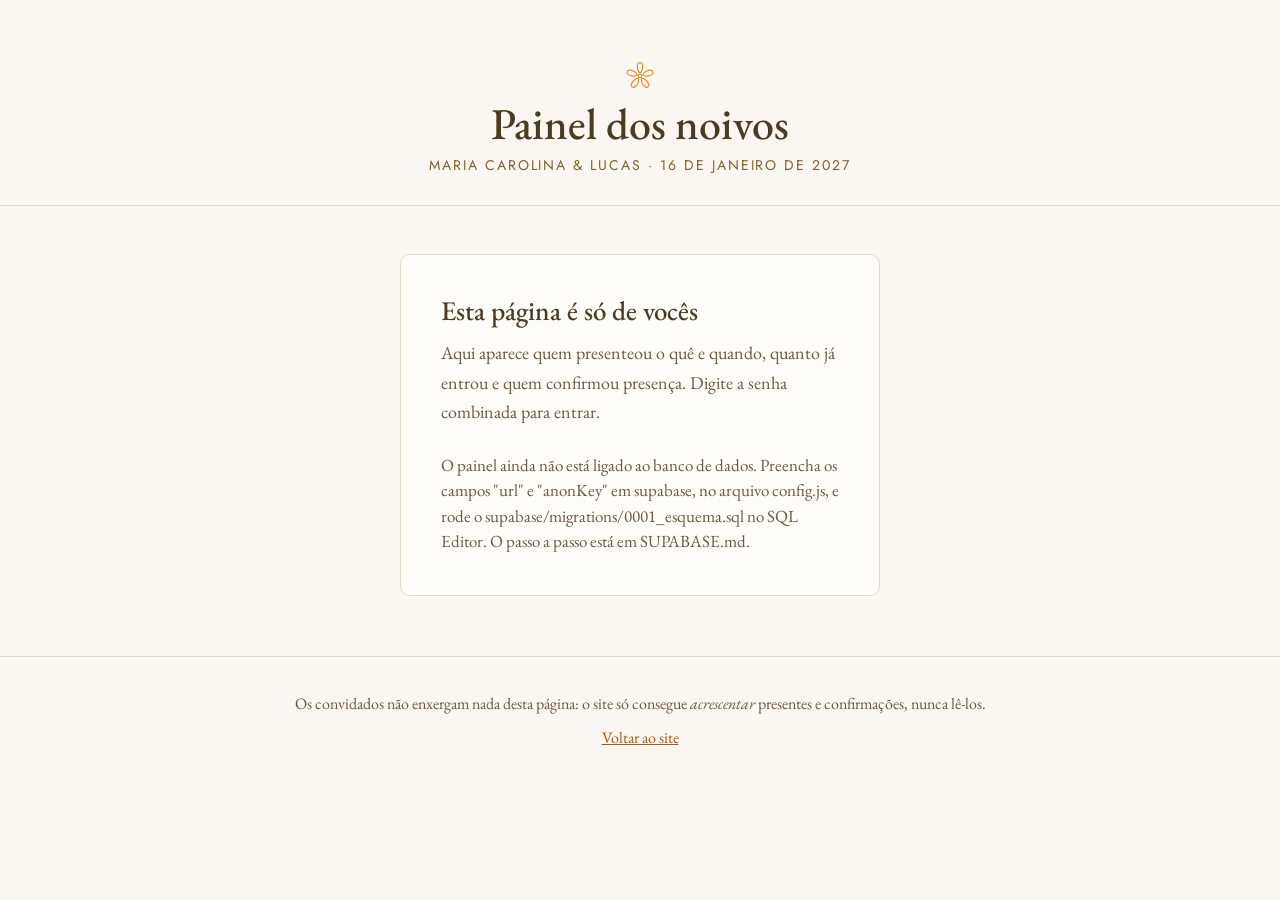
==== painel.html @ e2e402c1 "Carrega a lista oficial de 92 presentes e cria o painel do casal A lista de exemplo dá lugar ao catá" ====
<!DOCTYPE html>
<html lang="pt-BR">
<head>
  <meta charset="UTF-8">
  <meta name="viewport" content="width=device-width, initial-scale=1.0">
  <title>Painel dos noivos — Maria Carolina &amp; Lucas</title>

  <!-- Página privada: fora do site, sem link nenhum e fora de buscadores. -->
  <meta name="robots" content="noindex, nofollow, noarchive">
  <link rel="icon" type="image/svg+xml" href="assets/img/favicon.svg">

  <link rel="preload" href="assets/fonts/eb-garamond.woff2" as="font" type="font/woff2" crossorigin>
  <link rel="preload" href="assets/fonts/jost.woff2" as="font" type="font/woff2" crossorigin>
  <link rel="stylesheet" href="css/styles.css">
  <link rel="stylesheet" href="css/painel.css">
</head>
<body class="painel">

  <svg xmlns="http://www.w3.org/2000/svg" style="display:none" aria-hidden="true">
    <defs>
      <symbol id="svg-flor" viewBox="0 0 48 48">
        <g fill="none" stroke="currentColor" stroke-width="1.5" stroke-linecap="round" stroke-linejoin="round">
          <path d="M24 20.2 C 20.4 17.4 19.6 11.2 21.2 7.6 C 22 5.8 26 5.8 26.8 7.6 C 28.4 11.2 27.6 17.4 24 20.2 Z"/>
          <path d="M24 20.2 C 20.4 17.4 19.6 11.2 21.2 7.6 C 22 5.8 26 5.8 26.8 7.6 C 28.4 11.2 27.6 17.4 24 20.2 Z" transform="rotate(72 24 24)"/>
          <path d="M24 20.2 C 20.4 17.4 19.6 11.2 21.2 7.6 C 22 5.8 26 5.8 26.8 7.6 C 28.4 11.2 27.6 17.4 24 20.2 Z" transform="rotate(144 24 24)"/>
          <path d="M24 20.2 C 20.4 17.4 19.6 11.2 21.2 7.6 C 22 5.8 26 5.8 26.8 7.6 C 28.4 11.2 27.6 17.4 24 20.2 Z" transform="rotate(216 24 24)"/>
          <path d="M24 20.2 C 20.4 17.4 19.6 11.2 21.2 7.6 C 22 5.8 26 5.8 26.8 7.6 C 28.4 11.2 27.6 17.4 24 20.2 Z" transform="rotate(288 24 24)"/>
          <circle cx="24" cy="24" r="2.4"/>
        </g>
      </symbol>
    </defs>
  </svg>

  <header class="painel__topo">
    <svg class="painel__flor" aria-hidden="true"><use href="#svg-flor"/></svg>
    <h1 class="painel__titulo">Painel dos noivos</h1>
    <p class="painel__sub" id="painel-sub"></p>
  </header>

  <main class="painel__corpo">

    <!-- ============================================================
         ENTRADA — a senha é conferida no banco, não aqui
         ============================================================ -->
    <section class="painel__entrada" id="painel-entrada">
      <h2 class="painel__entrada-titulo">Esta página é só de vocês</h2>
      <p class="painel__entrada-nota">
        Aqui aparece quem presenteou o quê e quando, quanto já entrou e quem
        confirmou presença. Digite a senha combinada para entrar.
      </p>
      <form id="painel-form" novalidate>
        <div class="campo">
          <label class="campo__rotulo" for="painel-senha">Senha</label>
          <input class="campo__input" id="painel-senha" type="password"
                 autocomplete="current-password" required>
        </div>
        <p class="painel__erro" id="painel-erro" hidden></p>
        <button class="botao botao--primario" id="painel-entrar" type="submit">Entrar</button>
      </form>
      <p class="painel__ajuda" id="painel-ajuda" hidden></p>
    </section>

    <!-- ============================================================
         CONTEÚDO
         ============================================================ -->
    <section id="painel-conteudo" hidden>

      <div class="resumo" id="painel-resumo"></div>

      <div class="painel__barra">
        <div class="painel__abas" id="painel-abas" role="tablist" aria-label="O que mostrar">
          <button class="aba is-ativa" type="button" role="tab" data-alvo="aba-presentes" aria-selected="true">Quem presenteou</button>
          <button class="aba" type="button" role="tab" data-alvo="aba-lista" aria-selected="false">A lista</button>
          <button class="aba" type="button" role="tab" data-alvo="aba-presencas" aria-selected="false">Presenças</button>
        </div>
        <div class="painel__acoes">
          <button class="botao botao--outline botao--mini" id="painel-atualizar" type="button">Atualizar</button>
          <button class="botao botao--texto botao--mini" id="painel-sair" type="button">Sair</button>
        </div>
      </div>

      <p class="painel__atualizado" id="painel-atualizado"></p>

      <!-- ---- Quem presenteou o quê e quando ---- -->
      <div class="aba-painel" id="aba-presentes" role="tabpanel">
        <div class="painel__ferramentas">
          <input class="campo__input painel__busca" id="painel-busca" type="search"
                 placeholder="Procurar por nome ou presente…" aria-label="Procurar">
          <button class="botao botao--outline botao--mini" id="baixar-presentes" type="button">Baixar planilha</button>
        </div>
        <div class="tabela-rolo">
          <table class="tabela" id="tabela-marcacoes">
            <thead>
              <tr><th scope="col">Quando</th><th scope="col">Quem presenteou</th><th scope="col">Presente</th><th scope="col" class="num">Valor</th></tr>
            </thead>
            <tbody></tbody>
          </table>
        </div>
        <p class="painel__vazio" id="vazio-marcacoes" hidden>Nenhum presente registrado até agora.</p>
      </div>

      <!-- ---- A lista inteira, com o que falta ---- -->
      <div class="aba-painel" id="aba-lista" role="tabpanel" hidden>
        <div class="painel__ferramentas">
          <div class="painel__filtro-situacao" id="filtro-situacao" role="group" aria-label="Filtrar a lista">
            <button class="filtro is-ativo" type="button" data-situacao="todos" aria-pressed="true"><span>Todos</span></button>
            <button class="filtro" type="button" data-situacao="disponiveis" aria-pressed="false"><span>Disponíveis</span></button>
            <button class="filtro" type="button" data-situacao="conquistados" aria-pressed="false"><span>Conquistados</span></button>
          </div>
          <button class="botao botao--outline botao--mini" id="baixar-lista" type="button">Baixar planilha</button>
        </div>
        <div class="tabela-rolo">
          <table class="tabela" id="tabela-lista">
            <thead>
              <tr><th scope="col">Presente</th><th scope="col">Categoria</th><th scope="col" class="num">Valor</th><th scope="col" class="num">Recebido</th><th scope="col">Situação</th></tr>
            </thead>
            <tbody></tbody>
          </table>
        </div>
      </div>

      <!-- ---- Confirmações de presença ---- -->
      <div class="aba-painel" id="aba-presencas" role="tabpanel" hidden>
        <div class="painel__ferramentas">
          <span class="painel__conta" id="conta-rsvps"></span>
          <button class="botao botao--outline botao--mini" id="baixar-rsvps" type="button">Baixar planilha</button>
        </div>
        <div class="tabela-rolo">
          <table class="tabela" id="tabela-rsvps">
            <thead>
              <tr><th scope="col">Quando</th><th scope="col">Nome</th><th scope="col">Observações</th></tr>
            </thead>
            <tbody></tbody>
          </table>
        </div>
        <p class="painel__vazio" id="vazio-rsvps" hidden>Ninguém confirmou presença ainda.</p>
      </div>

    </section>
  </main>

  <footer class="painel__rodape">
    <p>Os convidados não enxergam nada desta página: o site só consegue
       <em>acrescentar</em> presentes e confirmações, nunca lê-los.</p>
    <p><a href="index.html">Voltar ao site</a></p>
  </footer>

  <script src="config.js"></script>
  <script src="js/painel.js" defer></script>
</body>
</html>
---- css/styles.css ----
/* ==========================================================================
   MARIA CAROLINA & LUCAS — SISTEMA VISUAL "LARANJEIRA AQUARELA"
   --------------------------------------------------------------------------
   Paleta e tipografia derivadas do convite oficial: papel claro levemente
   quente, laranja vibrante da aquarela, dourado dos textos e verde-folha.
   Todos os tokens vivem em :root — trocar a paleta inteira exige editar
   apenas esse bloco. Zero drop-shadows: profundidade por luminância.
   ========================================================================== */

/* --- Fontes self-hosted (subset latino, display swap) ------------------- */

@font-face {
  font-family: "EB Garamond";
  src: url("../assets/fonts/eb-garamond.woff2") format("woff2");
  font-weight: 400 700;
  font-style: normal;
  font-display: swap;
}

@font-face {
  font-family: "EB Garamond";
  src: url("../assets/fonts/eb-garamond-italic.woff2") format("woff2");
  font-weight: 400 700;
  font-style: italic;
  font-display: swap;
}

@font-face {
  font-family: "Pinyon Script";
  src: url("../assets/fonts/pinyon-script.woff2") format("woff2");
  font-weight: 400;
  font-style: normal;
  font-display: swap;
}

@font-face {
  font-family: "Jost";
  src: url("../assets/fonts/jost.woff2") format("woff2");
  font-weight: 100 900;
  font-style: normal;
  font-display: swap;
}

:root {
  /* --- Cores (retiradas do convite) ----------------------------------- */
  --paper-video: #F3F1EC;      /* fundo do hero — igual ao papel do vídeo */
  --paper: #FAF7F2;            /* papel das seções */
  --paper-elevated: #FFFDFA;   /* cartões e superfícies elevadas */
  --orange: #EE8A1E;           /* laranja da aquarela e do monograma (gráficos) */
  --orange-display: #C96E0E;   /* laranja p/ TEXTO GRANDE: nome e subtítulos */
  --orange-ink: #A85B10;       /* laranja p/ TEXTO CORRIDO (contraste AA) */
  --orange-sobre: #3A2E1B;     /* texto escuro usado sobre o laranja vivo */
  --gold: #B09050;             /* dourado dos textos do convite */
  --gold-deep: #806229;        /* dourado escuro (labels sobre papel) */
  --ink: #4A3B23;              /* texto principal: marrom-dourado escuro */
  --ink-soft: #6B5940;         /* texto secundário */
  --leaf: #7C9455;             /* verde-folha da aquarela */
  --leaf-deep: #4F6337;        /* verde profundo: rodapé e botão primário */
  --hairline: #E2D9C8;         /* divisores tracejados 1px */

  /* --- Tipografia ------------------------------------------------------ */
  --font-display: "EB Garamond", Georgia, serif;
  --font-body: "EB Garamond", Georgia, serif;
  --font-script: "Pinyon Script", cursive;
  --font-micro: "Jost", system-ui, sans-serif;

  /* --- Métricas -------------------------------------------------------- */
  --nav-height: 64px;
  --stage-max: 1600px;     /* largura máxima da ilustração do hero */
  --radius-card: 10px;
  --radius-pill: 999px;
}

@media (min-width: 768px) {
  :root { --nav-height: 76px; }
}

/* ==========================================================================
   BASE
   ========================================================================== */

*, *::before, *::after { box-sizing: border-box; }

html { scroll-behavior: smooth; }

body {
  margin: 0;
  font-family: var(--font-body);
  font-weight: 400;
  font-size: 21px;
  line-height: 1.65;
  color: var(--ink);
  background: var(--paper);
  -webkit-font-smoothing: antialiased;
}

@media (min-width: 1100px) { body { font-size: 22px; } }

img, svg, video { display: block; }
a { color: inherit; }
[hidden] { display: none !important; }

:focus-visible {
  outline: 2px solid var(--leaf-deep);
  outline-offset: 3px;
  border-radius: 2px;
}

::selection { background: var(--orange); color: #fff; }

body.travado { overflow: hidden; }

/* ==========================================================================
   NAVEGAÇÃO
   ========================================================================== */

.nav {
  position: fixed;
  inset: 0 0 auto 0;
  z-index: 80;
  height: var(--nav-height);
  display: flex;
  align-items: center;
  justify-content: space-between;
  padding-inline: clamp(20px, 4vw, 48px);
  background: transparent;
  border-bottom: 1px dashed transparent;
  transition: background-color .35s ease, border-color .35s ease;
}

.nav.is-scrolled {
  background: var(--paper);
  border-bottom-color: var(--hairline);
}

.nav__brand { display: flex; align-items: center; text-decoration: none; }

.nav__mono {
  width: 52px;
  height: 51px;
  color: var(--orange);
}

.nav__links { display: none; gap: clamp(20px, 2.6vw, 38px); }

.nav__links a {
  font-family: var(--font-micro);
  font-size: 14px;
  font-weight: 500;
  letter-spacing: .16em;
  text-transform: uppercase;
  text-decoration: none;
  color: var(--ink);
  padding-block: 6px;
  border-bottom: 1px dashed transparent;
  transition: border-color .25s ease, color .25s ease;
}

.nav__links a:hover { color: var(--orange-ink); }
.nav__links a.is-active { border-bottom-color: var(--orange); }

.nav__burger {
  appearance: none;
  background: none;
  border: 0;
  padding: 10px 6px;
  cursor: pointer;
  display: grid;
  gap: 6px;
}

.nav__burger span {
  display: block;
  width: 24px;
  height: 1.5px;
  background: var(--ink);
  transition: transform .3s ease;
}

.nav__burger[aria-expanded="true"] span:first-child { transform: translateY(3.75px) rotate(45deg); }
.nav__burger[aria-expanded="true"] span:last-child { transform: translateY(-3.75px) rotate(-45deg); }

@media (min-width: 900px) {
  .nav__links { display: flex; }
  .nav__burger { display: none; }
}

.menu {
  position: fixed;
  inset: 0;
  z-index: 70;
  background: var(--paper);
  display: grid;
  place-content: center;
  justify-items: center;
  gap: clamp(28px, 6vh, 52px);
}

.menu__mono { width: 72px; height: 70px; color: var(--orange); }

.menu__links { display: grid; gap: clamp(20px, 4vh, 32px); text-align: center; }

.menu__links a {
  font-family: var(--font-display);
  font-weight: 500;
  font-size: clamp(29px, 7vw, 36px);
  letter-spacing: .1em;
  text-transform: uppercase;
  text-decoration: none;
  border-bottom: 1px dashed transparent;
}

.menu__links a.is-active { border-bottom-color: var(--orange); }

/* ==========================================================================
   HERO — a aquarela é pintada conforme a rolagem
   ========================================================================== */

.hero { background: var(--paper-video); }

.hero__pin {
  position: relative;
  min-height: 100vh;
  min-height: 100svh;
  display: flex;
  flex-direction: column;
  align-items: center;
  justify-content: center;
  gap: clamp(8px, 1.8vh, 20px);
  padding: calc(var(--nav-height) + 8px) clamp(12px, 2vw, 28px) 68px;
}

@media (min-width: 768px) {
  .hero__pin { padding-bottom: 76px; }
}

.hero__inner {
  width: 100%;
  display: flex;
  flex-direction: column;
  align-items: center;
  gap: clamp(12px, 2.2vh, 24px);
}

.hero__eyebrow {
  margin: 0;
  font-family: var(--font-micro);
  font-size: 13px;
  font-weight: 500;
  letter-spacing: .28em;
  text-transform: uppercase;
  color: var(--gold-deep);
}

/* A ilustração ocupa boa parte da largura, limitada pela altura livre
   da tela para que legenda, nome e data caibam na mesma dobra. */
.hero__stage {
  position: relative;
  width: min(100%, calc((100vh - 290px) * .857));
  width: min(100%, calc((100svh - 290px) * .857));
  opacity: 0;
  transition: opacity 1.2s ease;
}

.hero__stage.is-ready { opacity: 1; }

@media (min-width: 768px) {
  .hero__stage {
    width: min(96vw, var(--stage-max), calc((100vh - 300px) * 2));
    width: min(96vw, var(--stage-max), calc((100svh - 300px) * 2));
  }
}

.hero__video-wrap {
  position: relative;
  /* Máscara de emenda: dissolve a borda do vídeo no papel da seção.
     No mobile a elipse é mais generosa para não cortar a ilustração. */
  -webkit-mask-image: radial-gradient(ellipse 54% 50% at center, #000 66%, transparent 99%);
  mask-image: radial-gradient(ellipse 54% 50% at center, #000 66%, transparent 99%);
}

@media (min-width: 768px) {
  .hero__video-wrap {
    -webkit-mask-image: radial-gradient(ellipse 46% 46% at center, #000 58%, transparent 97%);
    mask-image: radial-gradient(ellipse 46% 46% at center, #000 58%, transparent 97%);
  }
}

/* A capa (imagem) e o vídeo ocupam exatamente o mesmo espaço: o vídeo
   entra por cima só quando começa a tocar, e no fim a capa reassume
   já com a ilustração completa. */
.hero__video-wrap img,
.hero__video-wrap video {
  width: 100%;
  height: auto;
  aspect-ratio: 6 / 7;
  object-fit: cover;
}

.hero__video-wrap video {
  position: absolute;
  inset: 0;
  height: 100%;
  opacity: 0;
  transition: opacity .5s ease;
}

.hero__stage.is-tocando .hero__video-wrap video { opacity: 1; }

/* Ao terminar, a imagem final entra e o vídeo sai de cena. */
.hero__stage.is-final .hero__video-wrap video { opacity: 0; }

/* No desktop a ilustração é exibida em recorte panorâmico, o que a deixa
   ocupar boa parte da largura da página sem empurrar nome e data para
   fora da primeira dobra. */
@media (min-width: 768px) {
  .hero__video-wrap img,
  .hero__video-wrap video { aspect-ratio: 2 / 1; }
}

/* O nome, em caligrafia, abaixo da ilustração — sempre legível.
   Em telas estreitas quebra em três linhas, como no convite. */
.hero__wordmark {
  margin: 0;
  font-family: var(--font-script);
  font-weight: 400;
  font-size: clamp(33px, 9.4vw, 50px);
  line-height: 1;
  text-align: center;
  color: var(--orange-display);
  display: grid;
  justify-items: center;
  gap: 0;
}

.hero__wordmark .e-comercial {
  font-size: .8em;
  margin-block: -.02em;
}

@media (min-width: 768px) {
  .hero__wordmark {
    display: block;
    font-size: clamp(50px, 5.6vw, 78px);
  }
  /* Em telas largas o nome volta a caber em uma linha só. */
  .hero__wordmark span { display: inline; }
  .hero__wordmark .e-comercial {
    font-size: 1em;
    margin-inline: .16em;
  }
}

.hero__date {
  margin: 0;
  display: flex;
  align-items: center;
  gap: 14px;
  font-family: var(--font-micro);
  font-size: 14px;
  font-weight: 500;
  letter-spacing: .26em;
  color: var(--gold-deep);
}

.hero__date-flor { width: 15px; height: 15px; color: var(--orange); }

.hero__scroll {
  position: absolute;
  bottom: 24px;
  left: 50%;
  transform: translateX(-50%);
  color: var(--gold);
  padding: 10px;
  animation: scroll-bob 2.6s ease-in-out infinite;
}

@keyframes scroll-bob {
  0%, 100% { transform: translate(-50%, 0); }
  50%      { transform: translate(-50%, 7px); }
}

/* ==========================================================================
   SEÇÕES — ESTRUTURA COMUM
   ========================================================================== */

.section {
  padding: clamp(72px, 11vh, 124px) clamp(20px, 5vw, 48px);
  scroll-margin-top: calc(var(--nav-height) + 4px);
}

.section__inner { max-width: 1160px; margin-inline: auto; }
.section__inner--narrow { max-width: 660px; }

.section__title {
  margin: 0 0 6px;
  font-family: var(--font-display);
  font-weight: 500;
  font-size: clamp(29px, 4.2vw, 48px);
  line-height: 1.08;
  letter-spacing: .09em;
  text-transform: uppercase;
  color: var(--gold-deep);
  text-wrap: balance;
}

.section__title--centro { text-align: center; }

/* Subtítulo manuscrito, no espírito do convite */
.assinatura {
  margin: 0 0 26px;
  font-family: var(--font-script);
  font-size: clamp(30px, 4.4vw, 46px);
  line-height: 1.2;
  color: var(--orange-display);
}

.assinatura--centro { text-align: center; }

.section__intro {
  margin: 0 auto 44px;
  max-width: 62ch;
  color: var(--ink-soft);
  text-align: center;
}

.divider {
  display: flex;
  align-items: center;
  gap: 20px;
  max-width: 1160px;
  margin-inline: auto;
  padding-inline: clamp(20px, 5vw, 48px);
}

.divider::before,
.divider::after {
  content: "";
  flex: 1;
  border-top: 1px dashed var(--hairline);
}

.divider__ramalhete { width: 132px; height: 30px; flex-shrink: 0; }

.reveal {
  opacity: 0;
  transform: translateY(24px);
  transition: opacity .7s ease, transform .7s ease;
}

.reveal.is-visible { opacity: 1; transform: translateY(0); }

/* ==========================================================================
   BOTÕES
   ========================================================================== */

.botao {
  display: inline-block;
  border-radius: var(--radius-pill);
  font-family: var(--font-micro);
  font-size: 15px;
  font-weight: 500;
  letter-spacing: .1em;
  text-transform: uppercase;
  text-decoration: none;
  text-align: center;
  padding: 16px 32px;
  cursor: pointer;
  border: 1px solid transparent;
  transition: background-color .25s ease, color .25s ease, border-color .25s ease;
}

.botao--primario {
  background: var(--orange);
  color: var(--orange-sobre);
  width: 100%;
}

.botao--primario:hover { background: #E07E12; }
.botao--primario[disabled] { opacity: .7; cursor: wait; }

.botao--outline {
  background: transparent;
  border-color: var(--orange);
  color: var(--orange-ink);
}

.botao--outline:hover { background: color-mix(in srgb, var(--orange) 12%, transparent); }

.botao--texto {
  background: none;
  border: 0;
  color: var(--ink-soft);
  text-decoration: underline;
  text-underline-offset: 4px;
  padding: 10px;
  width: 100%;
}

.botao--texto:hover { color: var(--orange-ink); }

.botao.is-copied {
  background: var(--leaf-deep);
  border-color: var(--leaf-deep);
  color: #fff;
}

/* ==========================================================================
   1 · NOSSO GRANDE DIA
   ========================================================================== */

.boas-vindas__grid {
  display: grid;
  gap: clamp(34px, 6vw, 80px);
  align-items: center;
}

@media (min-width: 900px) {
  .boas-vindas__grid { grid-template-columns: 5fr 6fr; }
}

.boas-vindas__media {
  margin: 0;
  border-radius: var(--radius-card);
  overflow: hidden;
  aspect-ratio: 4 / 5;
}

.boas-vindas__media img {
  width: 100%;
  height: 118%;
  object-fit: cover;
  will-change: transform;
}

.boas-vindas__texto p { margin: 0 0 1.15em; }
.boas-vindas__texto p:last-child { margin-bottom: 0; }

/* ==========================================================================
   2 · O GRANDE DIA
   ========================================================================== */

.odia__grid {
  display: grid;
  gap: clamp(40px, 6vw, 56px);
  text-align: center;
}

@media (min-width: 900px) {
  .odia__grid { grid-template-columns: repeat(3, 1fr); align-items: start; }
}

.odia__bloco { display: grid; justify-items: center; gap: 6px; }

.odia__icone {
  width: 46px;
  height: 46px;
  color: var(--orange);
  margin-bottom: 10px;
}

.odia__rotulo {
  margin: 0;
  font-family: var(--font-micro);
  font-size: 13px;
  font-weight: 500;
  letter-spacing: .16em;
  text-transform: uppercase;
  color: var(--gold-deep);
}

.odia__valor {
  margin: 0;
  font-family: var(--font-display);
  font-weight: 500;
  font-size: clamp(24px, 2.6vw, 31px);
  line-height: 1.22;
}

.odia__nota {
  margin: 0;
  font-size: 18px;
  color: var(--ink-soft);
  max-width: 38ch;
  white-space: pre-line;
}

.odia__bloco .botao { margin-top: 14px; }

.odia__fotos {
  display: grid;
  gap: clamp(14px, 2vw, 22px);
  margin-top: clamp(52px, 8vh, 84px);
}

@media (min-width: 700px) {
  .odia__fotos { grid-template-columns: 1fr 1fr; }
}

.odia__fotos figure {
  margin: 0;
  border-radius: var(--radius-card);
  overflow: hidden;
  aspect-ratio: 4 / 5;
}

.odia__fotos img { width: 100%; height: 100%; object-fit: cover; }

/* ==========================================================================
   3 · PRESENTES
   ========================================================================== */

/* Explicação curta de como a lista funciona, acima dos filtros */
.presentes__instrucao {
  margin: 18px auto 0;
  max-width: 62ch;
  text-align: center;
  font-size: 19px;
  line-height: 1.6;
  color: var(--ink-soft);
}

@media (min-width: 1100px) { .presentes__instrucao { font-size: 20px; } }

.presentes__lista { scroll-margin-top: 90px; }

/* --- Filtros por categoria (são 92 presentes) --------------------------- */
.presentes__filtros {
  display: flex;
  flex-wrap: wrap;
  justify-content: center;
  gap: 10px;
  margin-top: clamp(34px, 5vw, 52px);
}

.filtro {
  display: inline-flex;
  align-items: baseline;
  gap: 8px;
  padding: 11px 20px;
  border: 1px solid var(--hairline);
  border-radius: var(--radius-pill);
  background: var(--paper-elevated);
  color: var(--ink);
  font-family: var(--font-micro);
  font-size: 16px;
  font-weight: 400;
  letter-spacing: .04em;
  line-height: 1.2;
  cursor: pointer;
  transition: border-color .2s ease, background .2s ease, color .2s ease;
}

.filtro:hover { border-color: var(--orange); }

.filtro__conta {
  font-size: 13px;
  font-weight: 500;
  color: var(--gold-deep);
  font-variant-numeric: tabular-nums;
}

.filtro.is-ativo {
  background: var(--leaf-deep);
  border-color: var(--leaf-deep);
  color: #fff;
}

.filtro.is-ativo .filtro__conta { color: rgba(255, 255, 255, .82); }

/* Contador acima da grade */
.presentes__resumo {
  margin: 20px 0 0;
  text-align: center;
  font-family: var(--font-micro);
  font-size: 14px;
  letter-spacing: .12em;
  text-transform: uppercase;
  color: var(--ink-soft);
}

.presentes__grid {
  display: grid;
  gap: clamp(20px, 3vw, 32px);
  grid-template-columns: repeat(2, 1fr);
  margin-top: clamp(20px, 3vw, 30px);
}

@media (min-width: 780px)  { .presentes__grid { grid-template-columns: repeat(3, 1fr); } }
@media (min-width: 1080px) { .presentes__grid { grid-template-columns: repeat(4, 1fr); } }

.presente {
  display: flex;
  flex-direction: column;
  background: var(--paper-elevated);
  border: 1px solid var(--hairline);
  border-radius: var(--radius-card);
  overflow: hidden;
  position: relative;
}

.presente__foto {
  width: 100%;
  aspect-ratio: 1 / 1;
  object-fit: cover;
  background: #fff;
}

.presente__corpo {
  padding: 16px 16px 18px;
  display: flex;
  flex-direction: column;
  gap: 8px;
  flex: 1;
}

.presente__nome {
  margin: 0;
  font-family: var(--font-display);
  font-weight: 500;
  font-size: 24px;
  line-height: 1.2;
}

/* Sugestão de marca/modelo, discreta sob o nome */
.presente__modelo {
  margin: -2px 0 0;
  font-size: 16px;
  line-height: 1.35;
  color: var(--ink-soft);
}

.presente__valor {
  margin: 0;
  font-family: var(--font-micro);
  font-size: 18px;
  font-weight: 500;
  letter-spacing: .04em;
  color: var(--orange-ink);
}

.presente__unidades {
  margin: 0;
  font-family: var(--font-micro);
  font-size: 13px;
  letter-spacing: .1em;
  text-transform: uppercase;
  color: var(--ink-soft);
}

/* Barra de progresso das contribuições */
.presente__barra {
  height: 3px;
  border-radius: 999px;
  background: var(--hairline);
  overflow: hidden;
}

.presente__barra span {
  display: block;
  height: 100%;
  background: var(--orange);
  border-radius: 999px;
}

.presente__acao { margin-top: auto; padding-top: 12px; }

/* O botão vive dentro de uma coluna estreita: aperta o espaçamento das
   letras para caber sem encolher a fonte, que precisa continuar legível. */
.presente__acao .botao {
  width: 100%;
  padding-inline: 8px;
  letter-spacing: .04em;
}

@media (min-width: 420px) {
  .presente__acao .botao { padding-inline: 14px; letter-spacing: .08em; }
}

/* Estado conquistado */
.presente.is-conquistado .presente__foto { opacity: .48; }

.presente__selo {
  position: absolute;
  top: 14px;
  left: 50%;
  transform: translateX(-50%) rotate(-3deg);
  display: flex;
  align-items: center;
  gap: 8px;
  padding: 8px 18px;
  border-radius: var(--radius-pill);
  background: var(--leaf-deep);
  color: #fff;
  font-family: var(--font-micro);
  font-size: 13px;
  font-weight: 500;
  letter-spacing: .14em;
  text-transform: uppercase;
  white-space: nowrap;
}

.presente__selo svg { width: 15px; height: 15px; }

/* Bloco no fim da lista: contribuição com valor à escolha */
.livre {
  margin-top: clamp(32px, 5vw, 52px);
  padding: clamp(28px, 5vw, 44px) clamp(20px, 4vw, 40px);
  background: var(--paper-elevated);
  border: 1px dashed var(--hairline);
  border-radius: var(--radius-card);
  display: grid;
  justify-items: center;
  gap: 12px;
  text-align: center;
}

.livre__flor { width: 34px; height: 34px; color: var(--orange); }

.livre__titulo {
  margin: 0;
  font-family: var(--font-display);
  font-weight: 500;
  font-size: clamp(24px, 3vw, 30px);
  line-height: 1.2;
}

.livre__nota {
  margin: 0;
  max-width: 46ch;
  color: var(--ink-soft);
}

.livre .botao { margin-top: 6px; }

/* ==========================================================================
   JANELA DE PRESENTE
   ========================================================================== */

.modal {
  position: fixed;
  inset: 0;
  z-index: 100;
  background: rgba(74, 59, 35, .38);
  display: grid;
  place-items: center;
  padding: clamp(12px, 4vw, 40px);
  overflow-y: auto;
}

.modal__caixa {
  position: relative;
  width: min(100%, 440px);
  max-height: 92vh;
  overflow-y: auto;
  background: var(--paper-elevated);
  border-radius: var(--radius-card);
  padding: clamp(24px, 5vw, 36px);
  display: grid;
  gap: 12px;
  text-align: center;
}

.modal__fechar {
  position: absolute;
  top: 10px;
  right: 12px;
  appearance: none;
  background: none;
  border: 0;
  font-size: 30px;
  line-height: 1;
  color: var(--ink-soft);
  cursor: pointer;
  padding: 6px 10px;
}

.modal__foto {
  width: 150px;
  height: 150px;
  object-fit: cover;
  background: #fff;
  border: 1px solid var(--hairline);
  border-radius: var(--radius-card);
  margin-inline: auto;
}

.modal__nome {
  margin: 0;
  font-family: var(--font-display);
  font-weight: 500;
  font-size: 30px;
  line-height: 1.2;
}

.modal__modelo {
  margin: -6px 0 0;
  font-size: 18px;
  line-height: 1.4;
  color: var(--ink-soft);
}

.modal__valor {
  margin: 0;
  font-family: var(--font-micro);
  font-size: 16px;
  letter-spacing: .08em;
  text-transform: uppercase;
  color: var(--ink-soft);
}

.modal__rotulo {
  margin: 10px 0 0;
  font-family: var(--font-micro);
  font-size: 14px;
  font-weight: 500;
  letter-spacing: .12em;
  text-transform: uppercase;
  color: var(--gold-deep);
}

.modal__opcoes {
  display: grid;
  grid-template-columns: repeat(3, 1fr);
  gap: 8px;
}

.modal__opcao {
  appearance: none;
  background: transparent;
  border: 1px solid var(--hairline);
  border-radius: var(--radius-pill);
  padding: 15px 6px;
  font-family: var(--font-micro);
  font-size: 18px;
  color: var(--ink);
  cursor: pointer;
  transition: border-color .2s ease, background-color .2s ease, color .2s ease;
}

.modal__opcao:hover { border-color: var(--orange); }

.modal__opcao.is-ativa {
  background: var(--orange);
  border-color: var(--orange);
  color: var(--orange-sobre);
  font-weight: 500;
}

.campo--valor { text-align: left; }

.modal__como {
  margin: 6px 0 0;
  font-size: 18px;
  color: var(--ink-soft);
}

.modal__pix {
  margin: 0;
  display: grid;
  gap: 10px;
  padding: 16px;
  border: 1px dashed var(--orange);
  border-radius: var(--radius-card);
  background: color-mix(in srgb, var(--orange) 6%, var(--paper-elevated));
}

.modal__pix dt {
  font-family: var(--font-micro);
  font-size: 13px;
  font-weight: 500;
  letter-spacing: .12em;
  text-transform: uppercase;
  color: var(--gold-deep);
  margin-bottom: 2px;
}

.modal__pix dd { margin: 0; font-size: 20px; }
.modal__chave { font-family: var(--font-micro); font-size: 17px; word-break: break-all; }

.modal__qr { margin: 0; }
.modal__qr img { width: min(190px, 66%); margin-inline: auto; border-radius: var(--radius-card); }

/* --- Blocos de pagamento dentro da janela de presente --- */

.pagar { display: grid; gap: 12px; }

.pagar--secundario { margin-top: 6px; }

.pagar__titulo {
  margin: 0;
  font-family: var(--font-display);
  font-weight: 500;
  font-size: 24px;
}

.pagar__nota {
  margin: 0;
  font-size: 18px;
  line-height: 1.5;
  color: var(--ink-soft);
}

/* QR do PIX, desenhado no próprio navegador */
.pagar__qr {
  margin: 0;
  width: min(220px, 68%);
  margin-inline: auto;
  padding: 10px;
  background: #fff;
  border: 1px solid var(--hairline);
  border-radius: var(--radius-card);
}

.pagar__qr svg { width: 100%; height: auto; display: block; }

.pagar__rotulo {
  margin: 4px 0 0;
  font-family: var(--font-micro);
  font-size: 14px;
  font-weight: 500;
  letter-spacing: .12em;
  text-transform: uppercase;
  color: var(--gold-deep);
}

/* O código copia-e-cola é longo: mostramos contido e rolável */
.pagar__codigo {
  margin: 0;
  max-height: 68px;
  overflow-y: auto;
  padding: 10px 12px;
  background: color-mix(in srgb, var(--orange) 5%, var(--paper-elevated));
  border: 1px dashed var(--orange);
  border-radius: var(--radius-card);
  font-family: var(--font-micro);
  font-size: 14px;
  line-height: 1.5;
  word-break: break-all;
  text-align: left;
  color: var(--ink-soft);
}

.pagar__dados {
  margin: 0;
  display: grid;
  gap: 8px;
  text-align: left;
}

.pagar__dados dt {
  font-family: var(--font-micro);
  font-size: 13px;
  font-weight: 500;
  letter-spacing: .12em;
  text-transform: uppercase;
  color: var(--gold-deep);
}

.pagar__dados dd { margin: 0; font-size: 19px; }
.pagar__chave { font-family: var(--font-micro); font-size: 17px; word-break: break-all; }

/* Separador "ou" entre as duas formas de pagamento */
.pagar__ou {
  display: flex;
  align-items: center;
  gap: 14px;
  margin-top: 8px;
  font-family: var(--font-micro);
  font-size: 13px;
  letter-spacing: .14em;
  text-transform: uppercase;
  color: var(--ink-soft);
}

.pagar__ou::before,
.pagar__ou::after {
  content: "";
  flex: 1;
  border-top: 1px dashed var(--hairline);
}

#confirmar-formulario { display: grid; gap: 14px; text-align: left; }

/* Campo de valor livre, com o "R$" fixo à esquerda */
.campo__moeda {
  display: flex;
  align-items: baseline;
  gap: 8px;
  border-bottom: 1px solid var(--gold);
}

.campo__moeda span {
  font-family: var(--font-micro);
  font-size: 20px;
  color: var(--ink-soft);
}

.campo__moeda .campo__input {
  border-bottom: 0;
  padding-left: 0;
  font-size: 26px;
}

#confirmar-obrigado {
  display: grid;
  justify-items: center;
  gap: 8px;
  padding-block: 6px;
}

.confirmar__flor {
  width: 34px;
  height: 34px;
  color: var(--orange);
}

/* Lembrete de que dá para parcelar o PIX no próprio banco */
.pagar__parcelar {
  margin: 2px 0 0;
  font-size: 17px;
  line-height: 1.5;
  color: var(--ink-soft);
  font-style: italic;
}

.modal__erro {
  margin: 0;
  font-size: 17px;
  color: #A02D0F;
  text-align: left;
}

.modal__aviso {
  margin: 0;
  font-size: 18px;
  color: var(--ink-soft);
}

.modal__aviso.is-pago {
  color: var(--leaf-deep);
  font-weight: 500;
}

/* ==========================================================================
   4 · RSVP
   ========================================================================== */

.rsvp__form { display: grid; gap: 32px; }

.campo { display: grid; gap: 8px; }

.campo__rotulo {
  font-family: var(--font-micro);
  font-size: 14px;
  font-weight: 500;
  letter-spacing: .12em;
  text-transform: uppercase;
  color: var(--gold-deep);
}

.campo__input {
  width: 100%;
  background: transparent;
  border: 0;
  border-bottom: 1px solid var(--gold);
  border-radius: 0;
  padding: 12px 2px;
  font-family: var(--font-body);
  font-size: 22px;
  color: var(--ink);
  transition: border-color .25s ease;
}

.campo__input:focus { outline: none; border-bottom-color: var(--orange); }
.campo__input--area { resize: vertical; min-height: 76px; }
.campo__input::placeholder { color: color-mix(in srgb, var(--ink-soft) 62%, var(--paper)); }

.rsvp__sucesso {
  text-align: center;
  display: grid;
  justify-items: center;
  gap: 10px;
  padding-block: 22px;
}

.rsvp__sucesso-icone { width: 52px; height: 52px; color: var(--orange); margin-bottom: 6px; }

.rsvp__sucesso h3 {
  margin: 0;
  font-family: var(--font-display);
  font-weight: 500;
  font-size: 33px;
  letter-spacing: .04em;
}

.rsvp__sucesso p { margin: 0; color: var(--ink-soft); max-width: 44ch; }

/* ==========================================================================
   RODAPÉ
   ========================================================================== */

.rodape {
  background: var(--leaf-deep);
  color: var(--paper);
  text-align: center;
  padding: 76px 24px 32px;
  display: grid;
  justify-items: center;
  gap: 8px;
}

.rodape__mono { width: 92px; height: 90px; color: var(--paper); opacity: .92; margin-bottom: 10px; }

.rodape__nomes {
  margin: 0;
  font-family: var(--font-script);
  font-size: clamp(38px, 6vw, 56px);
  line-height: 1.18;
}

.rodape__versiculo {
  margin: 14px 0 0;
  font-style: italic;
  max-width: 40ch;
  opacity: .92;
}

.rodape__versiculo-ref {
  margin: 0;
  font-family: var(--font-micro);
  font-size: 13px;
  letter-spacing: .14em;
  text-transform: uppercase;
  opacity: .78;
}

.rodape__agradecimento { margin: 20px 0 0; max-width: 44ch; }

.rodape__data {
  margin: 12px 0 0;
  font-family: var(--font-micro);
  font-size: 13px;
  font-weight: 500;
  letter-spacing: .24em;
  text-transform: uppercase;
}

.rodape__credito {
  margin: 42px 0 0;
  font-family: var(--font-micro);
  font-size: 12px;
  letter-spacing: .14em;
  text-transform: uppercase;
  opacity: .72;
}

/* ==========================================================================
   MOVIMENTO REDUZIDO
   ========================================================================== */

@media (prefers-reduced-motion: reduce) {
  html { scroll-behavior: auto; }

  .reveal, .reveal.is-visible {
    opacity: 1;
    transform: none;
    transition: none;
  }

  .hero__stage { opacity: 1; transition: none; }
  .hero__scroll { animation: none; }
}
---- css/painel.css ----
/* ==========================================================================
   PAINEL DOS NOIVOS — página privada (painel.html)
   --------------------------------------------------------------------------
   Reaproveita a paleta e as fontes de styles.css. Aqui não há cerimônia:
   é uma tela de consulta, feita para ler rápido no celular.
   ========================================================================== */

.painel {
  background: var(--paper);
  font-size: 19px;
}

.painel__topo {
  display: grid;
  justify-items: center;
  gap: 6px;
  padding: clamp(34px, 7vw, 58px) 20px clamp(20px, 3vw, 28px);
  text-align: center;
  border-bottom: 1px solid var(--hairline);
}

.painel__flor { width: 36px; height: 36px; color: var(--orange); }

.painel__titulo {
  margin: 0;
  font-family: var(--font-display);
  font-weight: 500;
  font-size: clamp(32px, 6vw, 44px);
  line-height: 1.1;
}

.painel__sub {
  margin: 0;
  font-family: var(--font-micro);
  font-size: 14px;
  letter-spacing: .14em;
  text-transform: uppercase;
  color: var(--gold-deep);
}

.painel__corpo {
  max-width: 1200px;
  margin-inline: auto;
  padding: clamp(28px, 5vw, 48px) clamp(16px, 4vw, 36px) 60px;
}

/* --- Entrada ------------------------------------------------------------ */

.painel__entrada {
  max-width: 480px;
  margin-inline: auto;
  padding: clamp(28px, 5vw, 40px);
  background: var(--paper-elevated);
  border: 1px solid var(--hairline);
  border-radius: var(--radius-card);
}

.painel__entrada-titulo {
  margin: 0 0 10px;
  font-family: var(--font-display);
  font-weight: 500;
  font-size: 27px;
  line-height: 1.2;
}

.painel__entrada-nota {
  margin: 0 0 26px;
  font-size: 18px;
  color: var(--ink-soft);
}

.painel__entrada .botao { margin-top: 22px; }

.painel__erro,
.painel__ajuda {
  margin: 16px 0 0;
  font-size: 17px;
  line-height: 1.5;
}

.painel__erro { color: #8C2F17; }
.painel__ajuda { color: var(--ink-soft); }

/* --- Resumo ------------------------------------------------------------- */

.resumo {
  display: grid;
  grid-template-columns: repeat(2, 1fr);
  gap: clamp(10px, 2vw, 18px);
}

@media (min-width: 860px) { .resumo { grid-template-columns: repeat(4, 1fr); } }

.resumo__bloco {
  padding: clamp(16px, 2.6vw, 24px);
  background: var(--paper-elevated);
  border: 1px solid var(--hairline);
  border-radius: var(--radius-card);
  text-align: center;
}

.resumo__rotulo {
  margin: 0;
  font-family: var(--font-micro);
  font-size: 12px;
  letter-spacing: .13em;
  text-transform: uppercase;
  color: var(--gold-deep);
}

.resumo__valor {
  margin: 8px 0 2px;
  font-family: var(--font-display);
  font-weight: 500;
  font-size: clamp(26px, 4vw, 34px);
  line-height: 1.1;
  color: var(--orange-ink);
  font-variant-numeric: tabular-nums;
}

.resumo__nota {
  margin: 0;
  font-size: 15px;
  line-height: 1.35;
  color: var(--ink-soft);
}

/* --- Abas e ações ------------------------------------------------------- */

.painel__barra {
  display: flex;
  flex-wrap: wrap;
  align-items: center;
  justify-content: space-between;
  gap: 14px;
  margin-top: clamp(28px, 4vw, 40px);
  padding-bottom: 14px;
  border-bottom: 1px solid var(--hairline);
}

.painel__abas { display: flex; flex-wrap: wrap; gap: 8px; }

.aba {
  padding: 11px 18px;
  border: 1px solid var(--hairline);
  border-radius: var(--radius-pill);
  background: var(--paper-elevated);
  color: var(--ink);
  font-family: var(--font-micro);
  font-size: 15px;
  letter-spacing: .04em;
  cursor: pointer;
  transition: background .2s ease, border-color .2s ease, color .2s ease;
}

.aba:hover { border-color: var(--orange); }

.aba.is-ativa {
  background: var(--leaf-deep);
  border-color: var(--leaf-deep);
  color: #fff;
}

.painel__acoes { display: flex; align-items: center; gap: 4px; }

.botao--mini {
  width: auto;
  padding: 11px 20px;
  font-size: 13px;
  letter-spacing: .08em;
}

.painel__atualizado {
  margin: 14px 0 0;
  font-family: var(--font-micro);
  font-size: 13px;
  letter-spacing: .08em;
  text-transform: uppercase;
  color: var(--ink-soft);
}

.painel__ferramentas {
  display: flex;
  flex-wrap: wrap;
  align-items: center;
  justify-content: space-between;
  gap: 14px;
  margin: 22px 0 8px;
}

.painel__busca {
  flex: 1 1 240px;
  min-width: 0;
  font-size: 18px;
}

.painel__filtro-situacao { display: flex; flex-wrap: wrap; gap: 8px; }

.painel__conta {
  font-family: var(--font-micro);
  font-size: 14px;
  letter-spacing: .1em;
  text-transform: uppercase;
  color: var(--ink-soft);
}

.painel__vazio {
  margin: 30px 0;
  text-align: center;
  color: var(--ink-soft);
}

/* --- Tabelas ------------------------------------------------------------ */

.tabela-rolo { overflow-x: auto; }

.tabela {
  width: 100%;
  border-collapse: collapse;
  font-size: 18px;
}

.tabela th {
  text-align: left;
  padding: 12px 14px;
  font-family: var(--font-micro);
  font-size: 12px;
  font-weight: 500;
  letter-spacing: .13em;
  text-transform: uppercase;
  color: var(--gold-deep);
  border-bottom: 1px solid var(--hairline);
  white-space: nowrap;
}

.tabela td {
  padding: 14px;
  border-bottom: 1px solid var(--hairline);
  vertical-align: top;
  line-height: 1.4;
}

.tabela .num { text-align: right; font-variant-numeric: tabular-nums; white-space: nowrap; }
.tabela .discreto { color: var(--ink-soft); font-size: 16px; white-space: nowrap; }
.tabela .destaque { font-weight: 500; }
.tabela .destaque small { display: block; font-weight: 400; font-size: 15px; color: var(--ink-soft); }

.tabela tr.is-conquistado { background: color-mix(in srgb, var(--leaf) 8%, transparent); }

.linha-recado td {
  padding-top: 0;
  border-bottom: 1px solid var(--hairline);
  font-style: italic;
  color: var(--ink-soft);
}

.etiqueta {
  display: inline-block;
  padding: 3px 10px;
  border-radius: var(--radius-pill);
  background: color-mix(in srgb, var(--gold) 16%, transparent);
  font-family: var(--font-micro);
  font-size: 12px;
  letter-spacing: .08em;
  color: var(--gold-deep);
  white-space: nowrap;
}

.livre-marca { font-style: italic; color: var(--ink-soft); }

.selo {
  display: inline-block;
  padding: 5px 13px;
  border-radius: var(--radius-pill);
  font-family: var(--font-micro);
  font-size: 12px;
  font-weight: 500;
  letter-spacing: .1em;
  text-transform: uppercase;
  white-space: nowrap;
}

.selo--ok      { background: var(--leaf-deep); color: #fff; }
.selo--parcial { background: color-mix(in srgb, var(--orange) 20%, transparent); color: var(--orange-ink); }
.selo--livre   { background: color-mix(in srgb, var(--hairline) 55%, transparent); color: var(--ink-soft); }

/* No celular cada linha vira um cartão, com o nome da coluna ao lado. */
@media (max-width: 720px) {
  .tabela, .tabela tbody, .tabela tr, .tabela td { display: block; width: 100%; }
  .tabela thead { display: none; }

  .tabela tr {
    margin-bottom: 14px;
    padding: 6px 4px;
    background: var(--paper-elevated);
    border: 1px solid var(--hairline);
    border-radius: var(--radius-card);
  }

  .tabela td {
    display: flex;
    gap: 14px;
    justify-content: space-between;
    align-items: baseline;
    padding: 9px 14px;
    border-bottom: 0;
    text-align: right;
  }

  .tabela td + td { border-top: 1px solid color-mix(in srgb, var(--hairline) 60%, transparent); }

  .tabela td::before {
    content: attr(data-rotulo);
    flex: 0 0 auto;
    font-family: var(--font-micro);
    font-size: 11px;
    letter-spacing: .12em;
    text-transform: uppercase;
    color: var(--gold-deep);
    text-align: left;
  }

  .tabela .destaque small { text-align: right; }
  .linha-recado td { text-align: left; }
  .linha-recado td::before { content: ""; }
}

/* --- Rodapé ------------------------------------------------------------- */

.painel__rodape {
  padding: 34px 20px 54px;
  text-align: center;
  font-size: 16px;
  line-height: 1.6;
  color: var(--ink-soft);
  border-top: 1px solid var(--hairline);
}

.painel__rodape p { margin: 0 0 8px; }
.painel__rodape a { color: var(--orange-ink); }
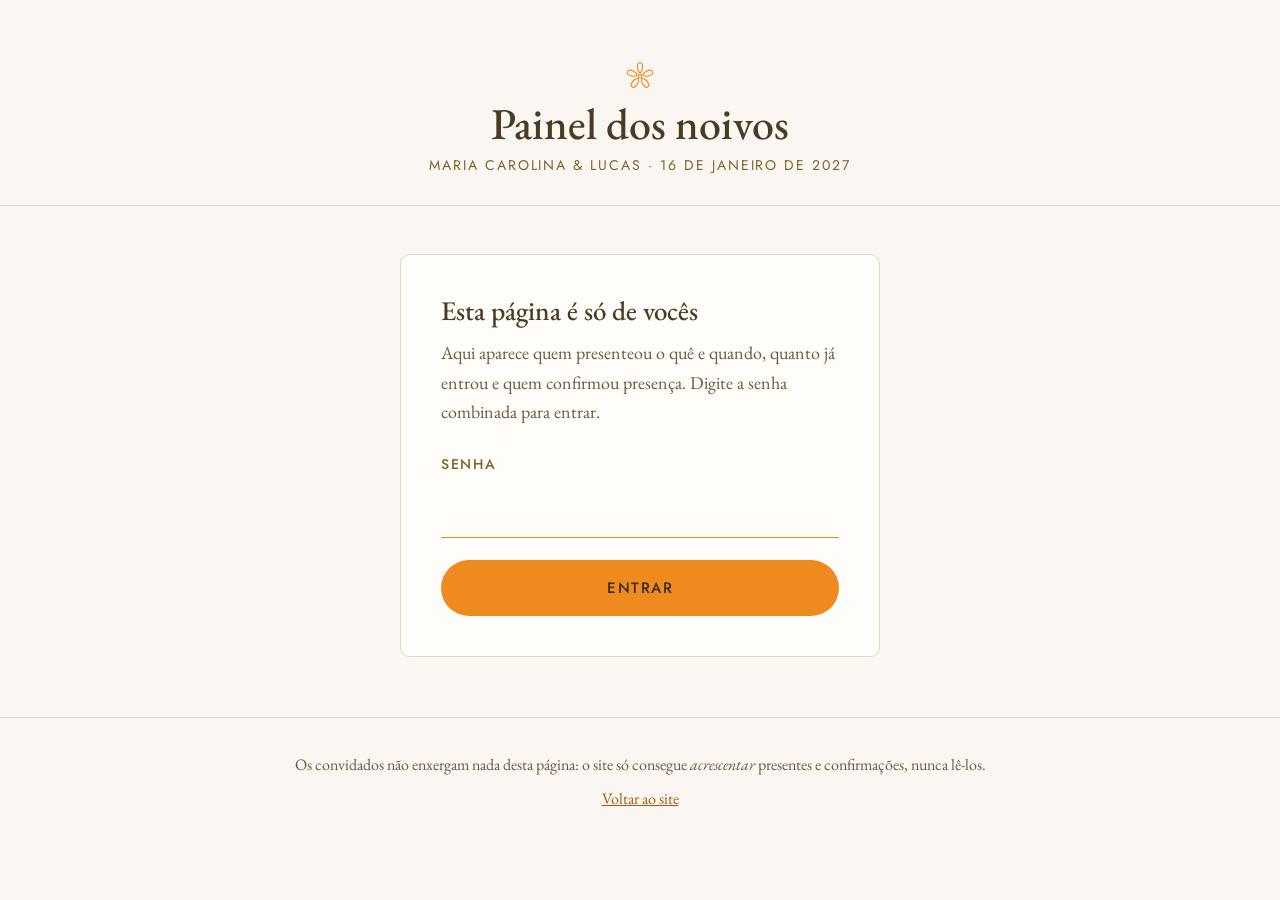
==== commit b7d3aac1: "Painel diz o motivo real da falha; verificacao do banco checa o DNS O painel mostrava "Nao consegui " ====
--- a/painel.html
+++ b/painel.html
@@ -54,7 +54,7 @@
           <input class="campo__input" id="painel-senha" type="password"
                  autocomplete="current-password" required>
         </div>
-        <p class="painel__erro" id="painel-erro" hidden></p>
+        <div class="painel__erro" id="painel-erro" role="alert" hidden></div>
         <button class="botao botao--primario" id="painel-entrar" type="submit">Entrar</button>
       </form>
       <p class="painel__ajuda" id="painel-ajuda" hidden></p>
--- a/css/styles.css
+++ b/css/styles.css
@@ -607,7 +607,116 @@
 .odia__fotos img { width: 100%; height: 100%; object-fit: cover; }
 
 /* ==========================================================================
-   3 · PRESENTES
+   3 · DRESS CODE
+   ========================================================================== */
+
+/* A frase-síntese da Carol, em destaque de citação */
+.traje__ideia {
+  margin: -8px auto clamp(48px, 7vw, 72px);
+  max-width: 34ch;
+  font-family: var(--font-display);
+  font-style: italic;
+  font-size: clamp(24px, 2.8vw, 31px);
+  line-height: 1.4;
+  text-align: center;
+  color: var(--ink);
+  text-wrap: balance;
+}
+
+.traje__grupos {
+  display: grid;
+  gap: clamp(56px, 8vw, 88px);
+}
+
+.traje__cabeca {
+  max-width: 62ch;
+  margin: 0 auto clamp(22px, 3vw, 32px);
+  text-align: center;
+}
+
+.traje__grupo-titulo {
+  margin: 0 0 10px;
+  font-family: var(--font-display);
+  font-weight: 500;
+  font-size: clamp(28px, 3.2vw, 36px);
+  line-height: 1.15;
+  color: var(--orange-display);
+}
+
+.traje__grupo-texto { margin: 0; color: var(--ink-soft); }
+
+/* As inspirações: 3 por linha no celular, as 6 numa linha só a partir
+   de 700px. Recortes em 3:8 — look de corpo inteiro. */
+.traje__looks {
+  list-style: none;
+  margin: 0;
+  padding: 0;
+  display: grid;
+  grid-template-columns: repeat(3, 1fr);
+  gap: clamp(8px, 1.4vw, 16px);
+}
+
+@media (min-width: 700px) {
+  .traje__looks { grid-template-columns: repeat(6, 1fr); }
+}
+
+.traje__look {
+  border-radius: var(--radius-card);
+  overflow: hidden;
+  background: var(--paper-elevated);
+}
+
+.traje__look img {
+  width: 100%;
+  height: auto;
+  aspect-ratio: 3 / 8;
+  object-fit: cover;
+}
+
+.traje__inspiracoes {
+  margin: clamp(40px, 6vw, 56px) auto 0;
+  max-width: 58ch;
+  font-style: italic;
+  /* itálico do Garamond é mais fino: fica no mesmo corpo do texto */
+  font-size: 21px;
+  line-height: 1.6;
+  text-align: center;
+  color: var(--ink-soft);
+}
+
+@media (min-width: 1100px) { .traje__inspiracoes { font-size: 22px; } }
+
+/* O pedido da noiva — o único quadro da seção, para não passar batido */
+.traje__pedido {
+  margin: clamp(36px, 5vw, 48px) auto 0;
+  max-width: 640px;
+  padding: clamp(24px, 4vw, 34px) clamp(22px, 4vw, 40px);
+  background: var(--paper-elevated);
+  border: 1px solid var(--hairline);
+  border-top: 3px solid var(--orange);
+  border-radius: var(--radius-card);
+  display: grid;
+  justify-items: center;
+  gap: 8px;
+  text-align: center;
+}
+
+.traje__pedido-flor { width: 30px; height: 30px; color: var(--orange); }
+
+.traje__pedido-titulo {
+  margin: 0;
+  font-family: var(--font-micro);
+  font-size: 14px;
+  font-weight: 500;
+  letter-spacing: .16em;
+  text-transform: uppercase;
+  color: var(--gold-deep);
+}
+
+.traje__pedido-texto { margin: 0; }
+
+/* ==========================================================================
+   4 · PRESENTES
    ========================================================================== */
 
 /* Explicação curta de como a lista funciona, acima dos filtros */
@@ -637,7 +746,9 @@
   display: inline-flex;
   align-items: baseline;
   gap: 8px;
-  padding: 11px 20px;
+  /* 13px em cima e embaixo deixam o botão com 47px de altura: acima dos
+     44px mínimos para o dedo acertar sem esforço. */
+  padding: 13px 20px;
   border: 1px solid var(--hairline);
   border-radius: var(--radius-pill);
   background: var(--paper-elevated);
--- a/css/painel.css
+++ b/css/painel.css
@@ -78,7 +78,20 @@
   line-height: 1.5;
 }
 
-.painel__erro { color: #8C2F17; }
+.painel__erro { color: #8C2F17; display: grid; gap: 6px; }
+.painel__erro strong { font-weight: 600; }
+.painel__erro-dica { color: var(--ink); }
+
+/* O motivo técnico: pequeno, mas legível num print */
+.painel__erro-detalhe {
+  margin-top: 4px;
+  font-family: var(--font-micro);
+  font-size: 13px;
+  line-height: 1.45;
+  letter-spacing: .02em;
+  color: var(--ink-soft);
+  overflow-wrap: anywhere;
+}
 .painel__ajuda { color: var(--ink-soft); }
 
 /* --- Resumo ------------------------------------------------------------- */
@@ -141,7 +154,8 @@
 .painel__abas { display: flex; flex-wrap: wrap; gap: 8px; }
 
 .aba {
-  padding: 11px 18px;
+  /* mesma altura mínima de dedo dos filtros do site (≥ 44px) */
+  padding: 13px 18px;
   border: 1px solid var(--hairline);
   border-radius: var(--radius-pill);
   background: var(--paper-elevated);
@@ -163,9 +177,11 @@
 
 .painel__acoes { display: flex; align-items: center; gap: 4px; }
 
+/* Botões pequenos do painel — 13px de respiro vertical para o alvo de
+   toque passar de 44px, mesmo no "Sair", que não tem borda. */
 .botao--mini {
   width: auto;
-  padding: 11px 20px;
+  padding: 13px 20px;
   font-size: 13px;
   letter-spacing: .08em;
 }
